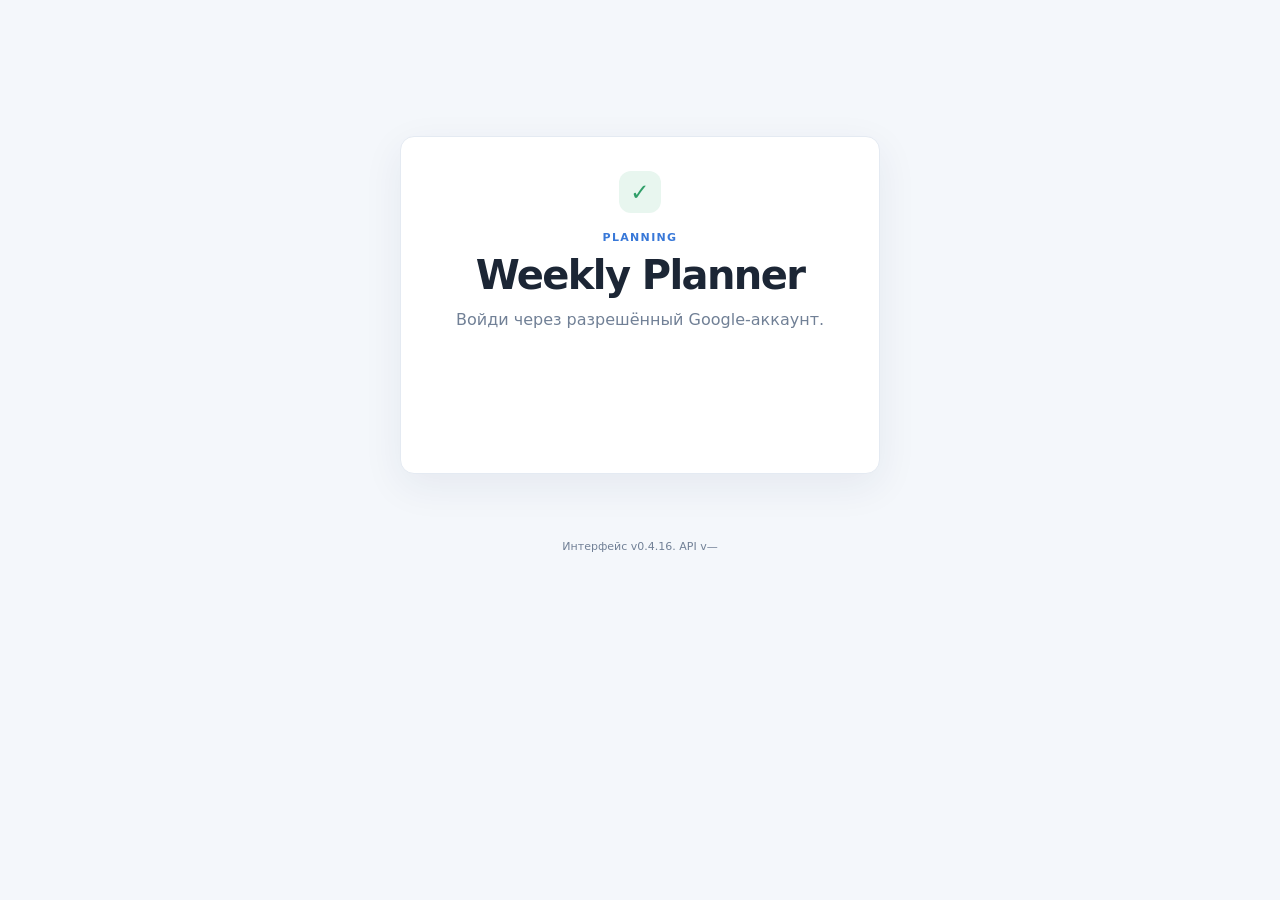
==== index.html @ eb647418 "Add files via upload" ====
<!doctype html>
<html lang="ru">
<head>
  <meta charset="UTF-8">
  <meta name="viewport" content="width=device-width, initial-scale=1">
  <title>Weekly Planner</title>
  <link rel="icon" href="favicon.svg?v=0.4.16" type="image/svg+xml">
  <link rel="stylesheet" href="styles.css?v=0.4.16">
  <script src="config.js?v=0.4.16"></script>
  <script src="version.js?v=0.4.16" defer></script>
  <script src="app.js?v=0.4.16" defer></script>
  <script src="https://accounts.google.com/gsi/client" async defer onload="window.initGoogleSignIn?.()"></script>
</head>
<body>
  <main class="shell gateway-shell">
    <section id="authView" class="auth-card">
      <div class="auth-icon">✓</div>
      <div class="eyebrow">PLANNING</div>
      <h1>Weekly Planner</h1>
      <p>Войди через разрешённый Google-аккаунт.</p>
      <div id="googleButton" class="google-button"></div>
      <div id="authMessage" class="message" role="status"></div>
    </section>

    <section id="routeView" class="auth-card hidden">
      <div class="eyebrow">ДОСТУП РАЗРЕШЁН</div>
      <h2 id="welcomeTitle">Добро пожаловать</h2>
      <p id="welcomeEmail"></p>
      <div class="route-actions">
        <a class="route-card" href="planner.html"><strong>Мой план</strong><span>Формирование плана на следующую неделю</span></a>
        <a id="managerRoute" class="route-card hidden" href="manager.html"><strong>Менеджер</strong><span>Планы и распределение задач команды</span></a>
        <a id="workloadRoute" class="route-card" href="workload.html"><strong>Нагрузка команды</strong><span>JIRA-отчёт с защищённым серверным кешем</span></a>
      </div>
      <button id="logoutBtn" class="button button-ghost" type="button">Выйти</button>
    </section>
  </main>
  <div class="app-version">Интерфейс v0.4.16. API v…</div>
</body>
</html>
---- styles.css ----
:root {
  color-scheme: light;
  --bg: #f4f7fb;
  --surface: #ffffff;
  --text: #1c2635;
  --muted: #718096;
  --line: #e4eaf2;
  --blue: #3878d8;
  --blue-dark: #2862ba;
  --green: #2f9e68;
  --red: #c53d4c;
  font-family: Inter, ui-sans-serif, system-ui, -apple-system, BlinkMacSystemFont, "Segoe UI", sans-serif;
}

* { box-sizing: border-box; }
body { margin: 0; min-width: 320px; background: var(--bg); color: var(--text); }
button, select { font: inherit; }
.shell { width: min(1240px, calc(100% - 40px)); margin: 0 auto; padding: 28px 0 48px; }
.topbar { display: flex; justify-content: space-between; align-items: center; gap: 20px; margin-bottom: 28px; }
.eyebrow { color: var(--blue); font-size: 11px; font-weight: 800; letter-spacing: .12em; }
h1, h2, h3, p { margin-top: 0; }
h1 { margin-bottom: 0; font-size: clamp(28px, 4vw, 40px); letter-spacing: -.04em; }
h2 { margin-bottom: 0; font-size: 26px; letter-spacing: -.03em; }
h3 { margin-bottom: 0; font-size: 17px; }
.user-panel { display: flex; align-items: center; gap: 10px; color: var(--muted); font-size: 13px; }
.role-badge { padding: 5px 9px; border-radius: 999px; background: #eaf2ff; color: var(--blue-dark); font-weight: 700; }
.button { border: 0; border-radius: 8px; padding: 10px 16px; cursor: pointer; }
.button-ghost { background: transparent; color: var(--muted); border: 1px solid var(--line); }
.button-ghost:hover { color: var(--text); background: #fff; }
.auth-card, .view-panel, .data-card { background: var(--surface); border: 1px solid var(--line); border-radius: 14px; }
.auth-card { max-width: 480px; margin: 12vh auto 0; padding: 34px; text-align: center; box-shadow: 0 12px 40px rgba(26, 49, 83, .07); }
.auth-icon { display: grid; place-items: center; width: 42px; height: 42px; margin: 0 auto 18px; border-radius: 12px; background: #e8f6ef; color: var(--green); font-size: 23px; font-weight: 800; }
.auth-card h2 { margin-bottom: 10px; }
.auth-card p { margin-bottom: 24px; color: var(--muted); line-height: 1.55; }
.google-button { min-height: 44px; display: flex; justify-content: center; }
.tabs { display: flex; gap: 6px; margin-bottom: 16px; }
.tab { border: 0; padding: 11px 16px; border-radius: 8px; color: var(--muted); background: transparent; cursor: pointer; font-weight: 700; }
.tab.active { color: var(--blue-dark); background: #eaf2ff; }
.view-panel { padding: 22px; }
.panel-heading { display: flex; justify-content: space-between; align-items: end; gap: 18px; margin-bottom: 20px; }
.control-inline { display: flex; align-items: center; gap: 10px; color: var(--muted); font-size: 13px; font-weight: 700; }
select { min-width: 180px; padding: 10px 12px; border: 1px solid var(--line); border-radius: 8px; background: #fff; color: var(--text); }
.data-card { padding: 18px; }
.data-card-heading { display: flex; justify-content: space-between; align-items: center; gap: 12px; margin-bottom: 14px; }
.muted { color: var(--muted); font-size: 12px; }
.json-view { min-height: 260px; max-height: 620px; margin: 0; padding: 16px; overflow: auto; border-radius: 9px; background: #172033; color: #dce8ff; font: 12px/1.6 ui-monospace, SFMono-Regular, Menlo, Consolas, monospace; white-space: pre-wrap; word-break: break-word; }
.message { min-height: 22px; margin: 8px 0; color: var(--muted); font-size: 13px; }
.message.error { color: var(--red); }
.message.success { color: var(--green); }
.manager-grid { display: grid; grid-template-columns: minmax(230px, 300px) 1fr; gap: 16px; }
.users-list { display: grid; gap: 6px; max-height: 620px; overflow: auto; }
.user-row { width: 100%; padding: 11px 12px; border: 1px solid transparent; border-radius: 8px; background: #f7f9fc; color: var(--text); text-align: left; cursor: pointer; font-size: 13px; }
.user-row:hover { border-color: #bdd2f4; background: #eef5ff; color: var(--blue-dark); }
.hidden { display: none !important; }
.gateway-shell { max-width: 640px; }
.auth-card h1 { margin: 8px 0 10px; }
.route-actions { display: grid; gap: 10px; margin: 22px 0; }
.route-card { display: grid; gap: 4px; padding: 16px; border: 1px solid var(--line); border-radius: 10px; color: var(--text); text-align: left; text-decoration: none; background: #f8fafc; }
.route-card:hover { border-color: #bdd2f4; background: #eef5ff; }
.route-card span { color: var(--muted); font-size: 13px; }
.embedded-page { background: var(--bg); }
.embedded-page #page { width: 100%; }
.app-version { margin: 18px auto 0; color: var(--muted); font-size: 11px; text-align: center; }
.embedded-page .app-version { padding: 0 12px 18px; }
@media (max-width: 700px) {
  .shell { width: min(100% - 24px, 1240px); padding-top: 18px; }
  .topbar, .panel-heading { align-items: flex-start; flex-direction: column; }
  .user-panel { flex-wrap: wrap; }
  .view-panel { padding: 15px; }
  .manager-grid { grid-template-columns: 1fr; }
  select { width: 100%; }
}

.workload-shell { width: 100%; margin: 0; padding: 22px; }
.workload-topbar { display: flex; align-items: flex-start; justify-content: space-between; gap: 18px; margin-bottom: 18px; }
.workload-topbar h1 { margin-top: 4px; font-size: 25px; letter-spacing: 0; }
.workload-title-link { color: inherit; text-decoration: none; }
.workload-title-link:hover, .workload-title-link:focus-visible { color: var(--blue-dark); text-decoration: underline; text-underline-offset: 3px; }
.workload-controls { padding: 18px; border: 1px solid var(--line); border-radius: 14px; background: #fff; }
.workload-form-row { display: flex; align-items: end; justify-content: space-between; gap: 28px; padding: 2px 23px 0; }
.workload-fields { display: grid; grid-template-columns: 180px 180px; gap: 14px; align-items: start; flex: 0 0 auto; }
.workload-fields label { display: grid; gap: 6px; color: #526170; font-size: 12px; font-weight: 700; }
.workload-fields input { width: 100%; padding: 10px 11px; border: 1px solid #cbd3dc; border-radius: 8px; background: #fff; color: var(--text); font: inherit; }
.workload-actions { display: flex; flex-wrap: wrap; align-items: center; justify-content: flex-end; gap: 16px; margin-left: auto; }
.report-button { background: var(--blue); color: #fff; }
.report-button:hover { background: var(--blue-dark); }
.report-button.today { background: #2f9e68; }
.report-button.force { background: #c25a42; }
.report-button:disabled { opacity: .55; cursor: wait; }
.job-status { margin-top: 14px; }
.progress-track { width: 100%; height: 5px; overflow: hidden; border-radius: 99px; background: #edf1f6; }
.progress-bar { width: 0; height: 100%; border-radius: inherit; background: var(--blue); transition: width .25s ease; }
.report-panel { width: 100%; margin-top: 16px; border: 0; border-radius: 0; overflow: visible; background: transparent; }
#reportMount { width: 100%; min-width: 0; }
@media (max-width: 960px) {
  .workload-form-row { align-items: stretch; flex-direction: column; padding: 0; }
  .workload-fields { grid-template-columns: 1fr 1fr; width: 100%; }
  .workload-actions { justify-content: flex-start; margin-left: 0; }
}
@media (max-width: 620px) {
  .workload-shell { width: 100%; padding: 12px; }
  .workload-topbar { align-items: flex-start; flex-direction: column; }
  .workload-fields { grid-template-columns: 1fr; }
  .workload-actions .button { width: 100%; text-align: center; }
}
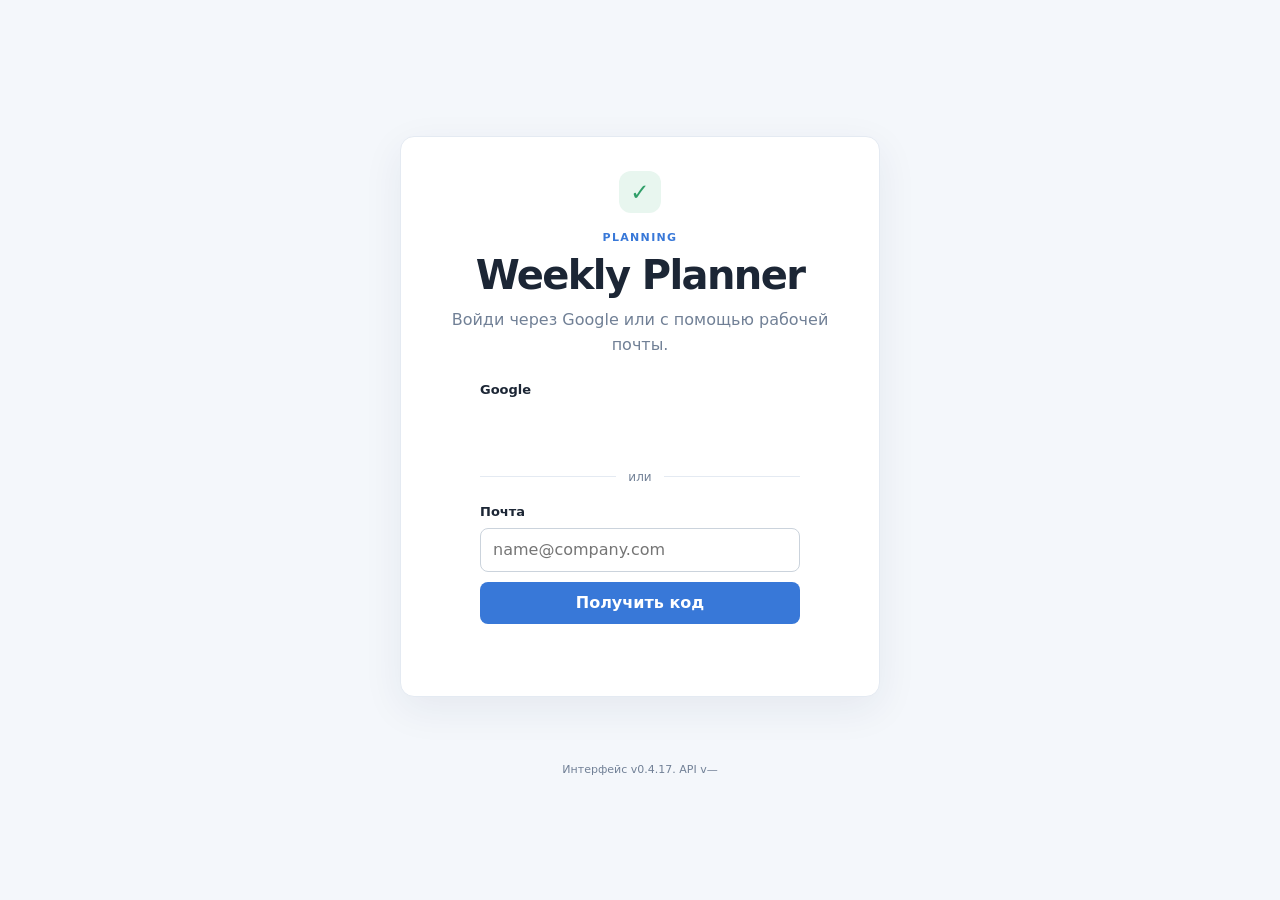
==== commit 014131b4: "Add files via upload" ====
--- a/index.html
+++ b/index.html
@@ -4,11 +4,11 @@
   <meta charset="UTF-8">
   <meta name="viewport" content="width=device-width, initial-scale=1">
   <title>Weekly Planner</title>
-  <link rel="icon" href="favicon.svg?v=0.4.16" type="image/svg+xml">
-  <link rel="stylesheet" href="styles.css?v=0.4.16">
-  <script src="config.js?v=0.4.16"></script>
-  <script src="version.js?v=0.4.16" defer></script>
-  <script src="app.js?v=0.4.16" defer></script>
+  <link rel="icon" href="favicon.svg?v=0.4.17" type="image/svg+xml">
+  <link rel="stylesheet" href="styles.css?v=0.4.17">
+  <script src="config.js?v=0.4.17"></script>
+  <script src="version.js?v=0.4.17" defer></script>
+  <script src="app.js?v=0.4.17" defer></script>
   <script src="https://accounts.google.com/gsi/client" async defer onload="window.initGoogleSignIn?.()"></script>
 </head>
 <body>
@@ -17,8 +17,29 @@
       <div class="auth-icon">✓</div>
       <div class="eyebrow">PLANNING</div>
       <h1>Weekly Planner</h1>
-      <p>Войди через разрешённый Google-аккаунт.</p>
-      <div id="googleButton" class="google-button"></div>
+      <p>Войди через Google или с помощью рабочей почты.</p>
+
+      <div class="login-option">
+        <div class="login-option-title">Google</div>
+        <div id="googleButton" class="google-button"></div>
+      </div>
+
+      <div class="auth-divider"><span>или</span></div>
+
+      <div class="login-option email-login">
+        <div class="login-option-title">Почта</div>
+        <div id="emailRequestStep" class="email-auth-step">
+          <input id="emailInput" class="auth-input" type="email" autocomplete="email" placeholder="name@company.com" aria-label="Email">
+          <button id="emailSendBtn" class="button auth-primary-button" type="button">Получить код</button>
+        </div>
+        <div id="emailVerifyStep" class="email-auth-step hidden">
+          <div class="email-code-hint">Код отправлен на <strong id="emailCodeTarget"></strong></div>
+          <input id="emailCodeInput" class="auth-input auth-code-input" type="text" inputmode="numeric" autocomplete="one-time-code" maxlength="6" placeholder="000000" aria-label="Код из письма">
+          <button id="emailVerifyBtn" class="button auth-primary-button" type="button">Войти</button>
+          <button id="emailChangeBtn" class="auth-link-button" type="button">Изменить email</button>
+        </div>
+      </div>
+
       <div id="authMessage" class="message" role="status"></div>
     </section>
 
@@ -34,6 +55,6 @@
       <button id="logoutBtn" class="button button-ghost" type="button">Выйти</button>
     </section>
   </main>
-  <div class="app-version">Интерфейс v0.4.16. API v…</div>
+  <div class="app-version">Интерфейс v0.4.17. API v…</div>
 </body>
 </html>
--- a/styles.css
+++ b/styles.css
@@ -103,3 +103,19 @@
   .workload-fields { grid-template-columns: 1fr; }
   .workload-actions .button { width: 100%; text-align: center; }
 }
+
+/* Auth methods */
+.login-option { width: min(100%, 320px); margin: 0 auto; }
+.login-option-title { margin-bottom: 9px; color: var(--text); font-size: 13px; font-weight: 750; text-align: left; }
+.auth-divider { display: flex; align-items: center; gap: 12px; width: min(100%, 320px); margin: 20px auto; color: var(--muted); font-size: 12px; }
+.auth-divider::before, .auth-divider::after { content: ""; flex: 1; height: 1px; background: var(--line); }
+.email-auth-step { display: grid; gap: 10px; }
+.auth-input { width: 100%; height: 44px; padding: 0 12px; border: 1px solid #cbd3dc; border-radius: 8px; outline: none; background: #fff; color: var(--text); font: inherit; }
+.auth-input:focus { border-color: #8bb2ed; box-shadow: 0 0 0 3px rgba(56, 120, 216, .12); }
+.auth-primary-button { width: 100%; min-height: 42px; background: var(--blue); color: #fff; font-weight: 700; }
+.auth-primary-button:hover { background: var(--blue-dark); }
+.auth-primary-button:disabled { opacity: .55; cursor: wait; }
+.auth-code-input { text-align: center; font-size: 22px; font-weight: 750; letter-spacing: .22em; padding-left: calc(12px + .22em); }
+.email-code-hint { color: var(--muted); font-size: 12px; line-height: 1.45; text-align: left; word-break: break-word; }
+.auth-link-button { border: 0; padding: 2px 0; background: transparent; color: var(--blue-dark); cursor: pointer; font: inherit; font-size: 12px; }
+.auth-link-button:hover { text-decoration: underline; }
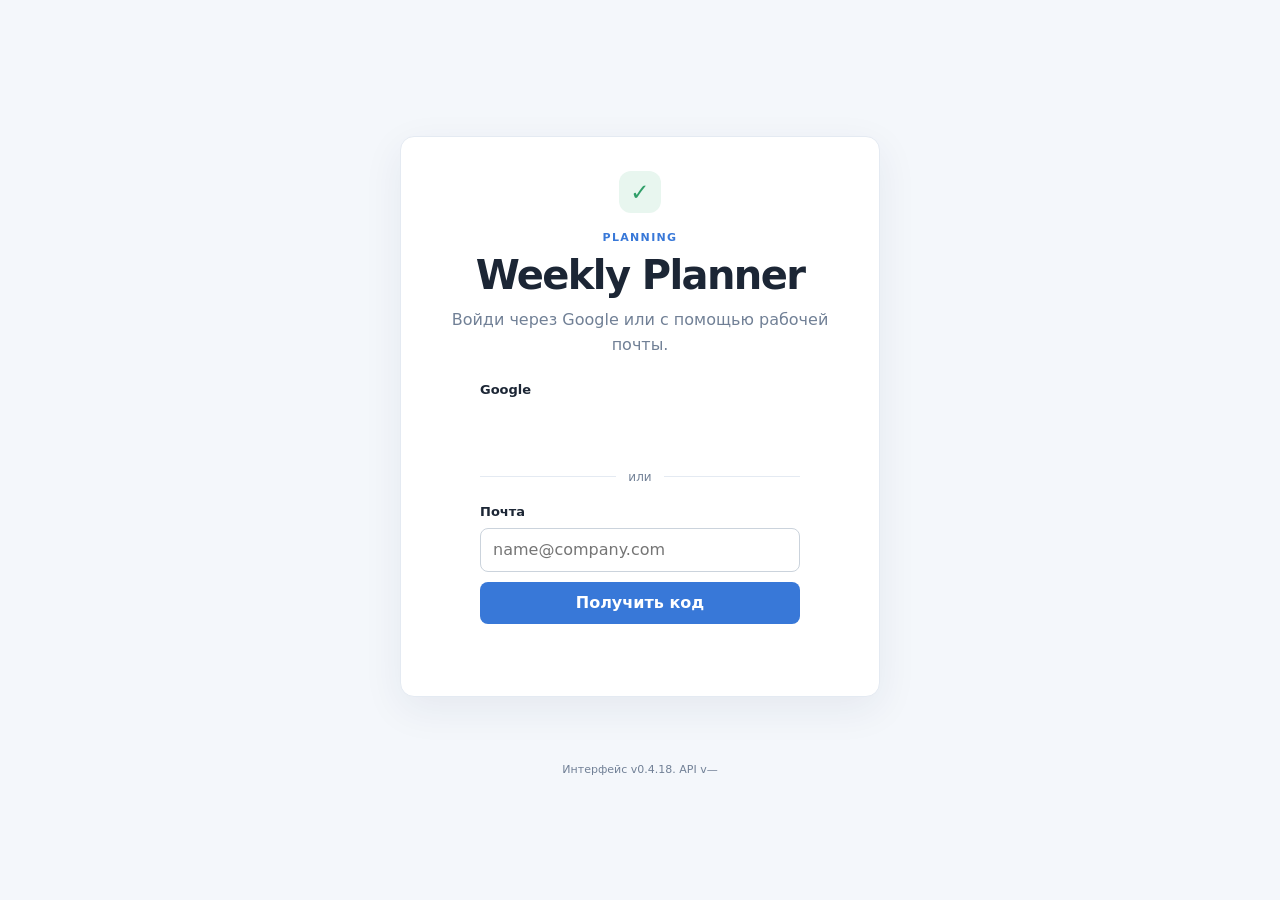
==== commit 46fdf7f2: "Add files via upload" ====
--- a/index.html
+++ b/index.html
@@ -4,11 +4,11 @@
   <meta charset="UTF-8">
   <meta name="viewport" content="width=device-width, initial-scale=1">
   <title>Weekly Planner</title>
-  <link rel="icon" href="favicon.svg?v=0.4.17" type="image/svg+xml">
-  <link rel="stylesheet" href="styles.css?v=0.4.17">
-  <script src="config.js?v=0.4.17"></script>
-  <script src="version.js?v=0.4.17" defer></script>
-  <script src="app.js?v=0.4.17" defer></script>
+  <link rel="icon" href="favicon.svg?v=0.4.18" type="image/svg+xml">
+  <link rel="stylesheet" href="styles.css?v=0.4.18">
+  <script src="config.js?v=0.4.18"></script>
+  <script src="version.js?v=0.4.18" defer></script>
+  <script src="app.js?v=0.4.18" defer></script>
   <script src="https://accounts.google.com/gsi/client" async defer onload="window.initGoogleSignIn?.()"></script>
 </head>
 <body>
@@ -55,6 +55,6 @@
       <button id="logoutBtn" class="button button-ghost" type="button">Выйти</button>
     </section>
   </main>
-  <div class="app-version">Интерфейс v0.4.17. API v…</div>
+  <div class="app-version">Интерфейс v0.4.18. API v…</div>
 </body>
 </html>
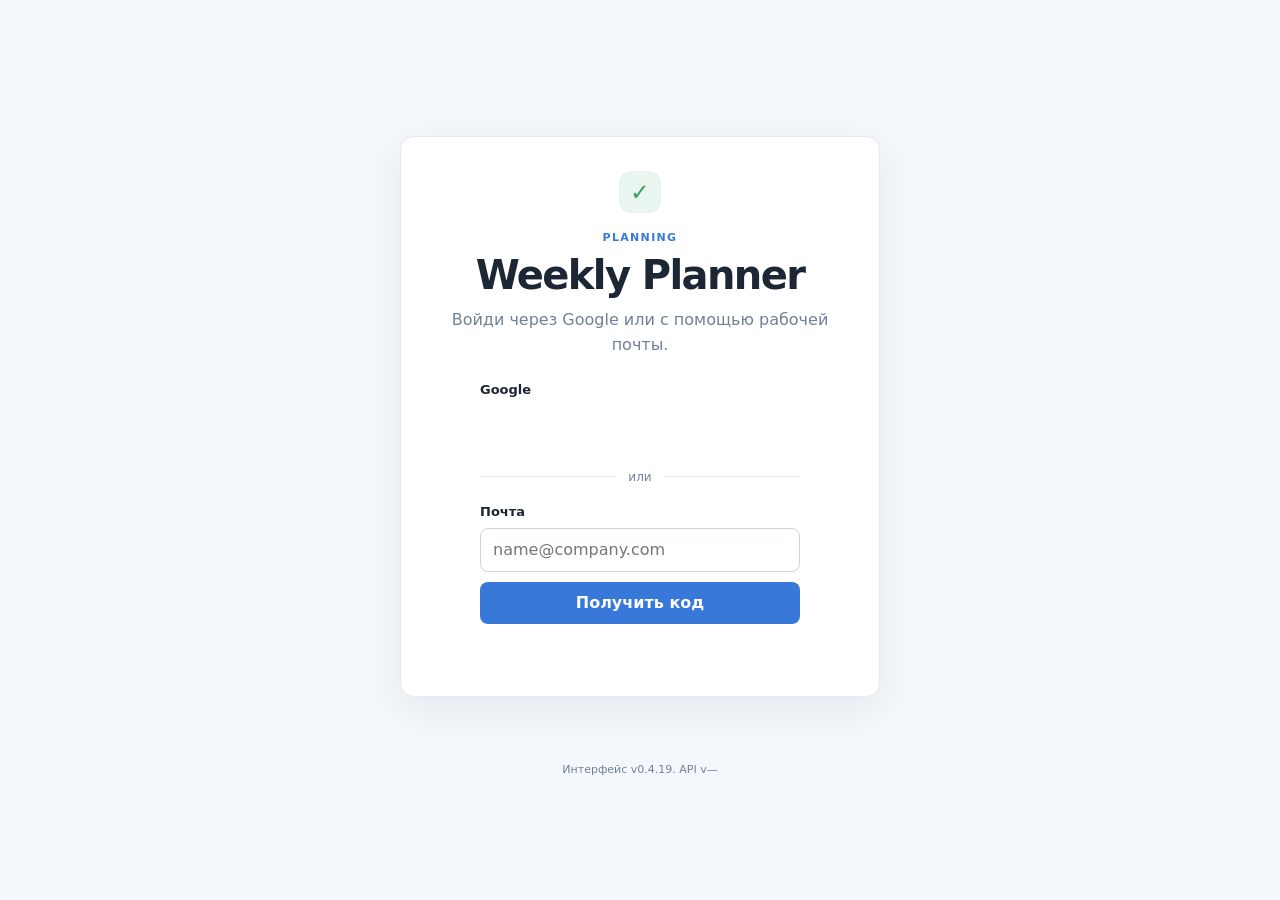
==== commit c77e6ea1: "Add files via upload" ====
--- a/index.html
+++ b/index.html
@@ -4,11 +4,11 @@
   <meta charset="UTF-8">
   <meta name="viewport" content="width=device-width, initial-scale=1">
   <title>Weekly Planner</title>
-  <link rel="icon" href="favicon.svg?v=0.4.18" type="image/svg+xml">
-  <link rel="stylesheet" href="styles.css?v=0.4.18">
-  <script src="config.js?v=0.4.18"></script>
-  <script src="version.js?v=0.4.18" defer></script>
-  <script src="app.js?v=0.4.18" defer></script>
+  <link rel="icon" href="favicon.svg?v=0.4.19" type="image/svg+xml">
+  <link rel="stylesheet" href="styles.css?v=0.4.19">
+  <script src="config.js?v=0.4.19"></script>
+  <script src="version.js?v=0.4.19" defer></script>
+  <script src="app.js?v=0.4.19" defer></script>
   <script src="https://accounts.google.com/gsi/client" async defer onload="window.initGoogleSignIn?.()"></script>
 </head>
 <body>
@@ -55,6 +55,6 @@
       <button id="logoutBtn" class="button button-ghost" type="button">Выйти</button>
     </section>
   </main>
-  <div class="app-version">Интерфейс v0.4.18. API v…</div>
+  <div class="app-version">Интерфейс v0.4.19. API v…</div>
 </body>
 </html>
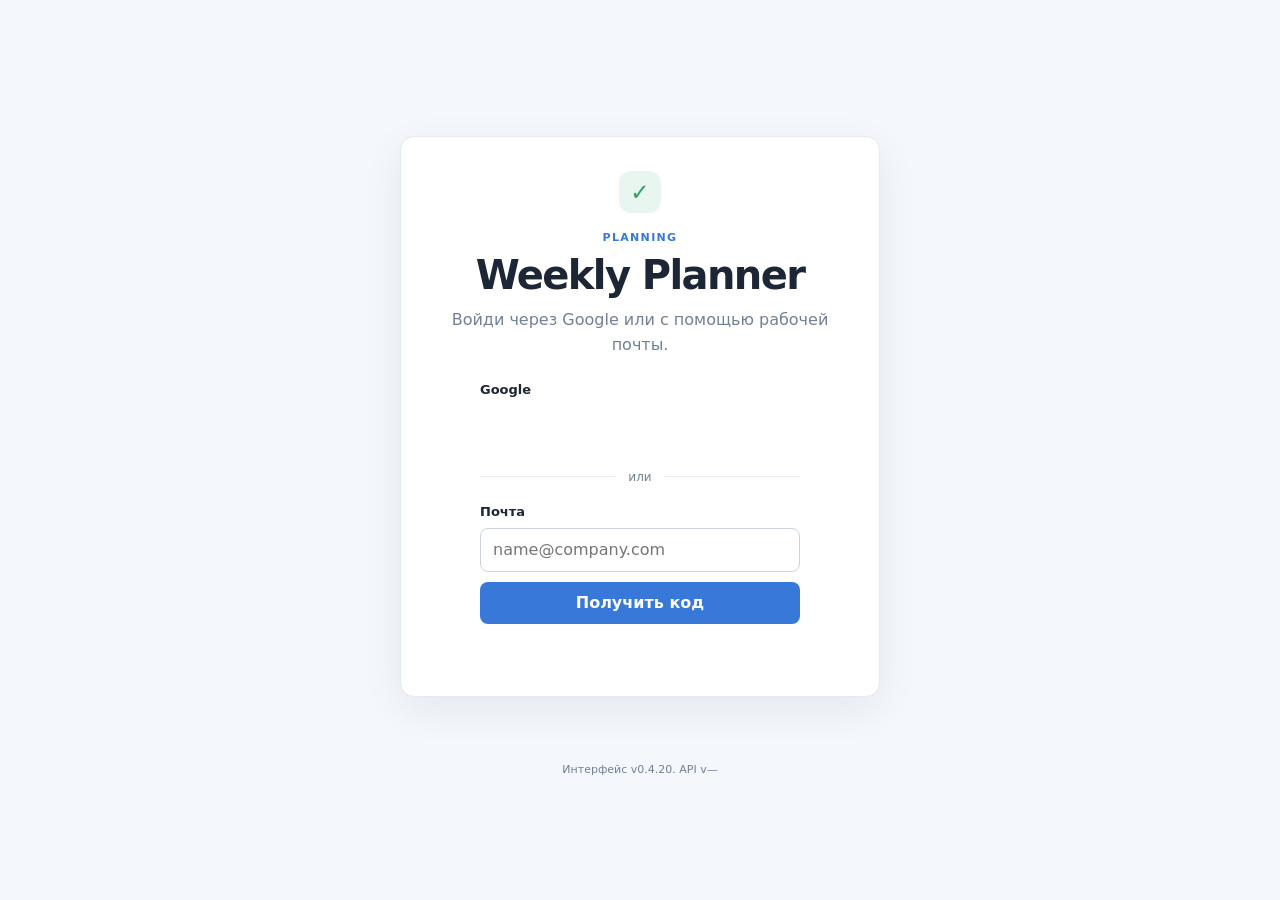
==== commit 1496e13a: "Add files via upload" ====
--- a/index.html
+++ b/index.html
@@ -4,11 +4,11 @@
   <meta charset="UTF-8">
   <meta name="viewport" content="width=device-width, initial-scale=1">
   <title>Weekly Planner</title>
-  <link rel="icon" href="favicon.svg?v=0.4.19" type="image/svg+xml">
-  <link rel="stylesheet" href="styles.css?v=0.4.19">
-  <script src="config.js?v=0.4.19"></script>
-  <script src="version.js?v=0.4.19" defer></script>
-  <script src="app.js?v=0.4.19" defer></script>
+  <link rel="icon" href="favicon.svg?v=0.4.20" type="image/svg+xml">
+  <link rel="stylesheet" href="styles.css?v=0.4.20">
+  <script src="config.js?v=0.4.20"></script>
+  <script src="version.js?v=0.4.20" defer></script>
+  <script src="app.js?v=0.4.20" defer></script>
   <script src="https://accounts.google.com/gsi/client" async defer onload="window.initGoogleSignIn?.()"></script>
 </head>
 <body>
@@ -55,6 +55,6 @@
       <button id="logoutBtn" class="button button-ghost" type="button">Выйти</button>
     </section>
   </main>
-  <div class="app-version">Интерфейс v0.4.19. API v…</div>
+  <div class="app-version">Интерфейс v0.4.20. API v…</div>
 </body>
 </html>
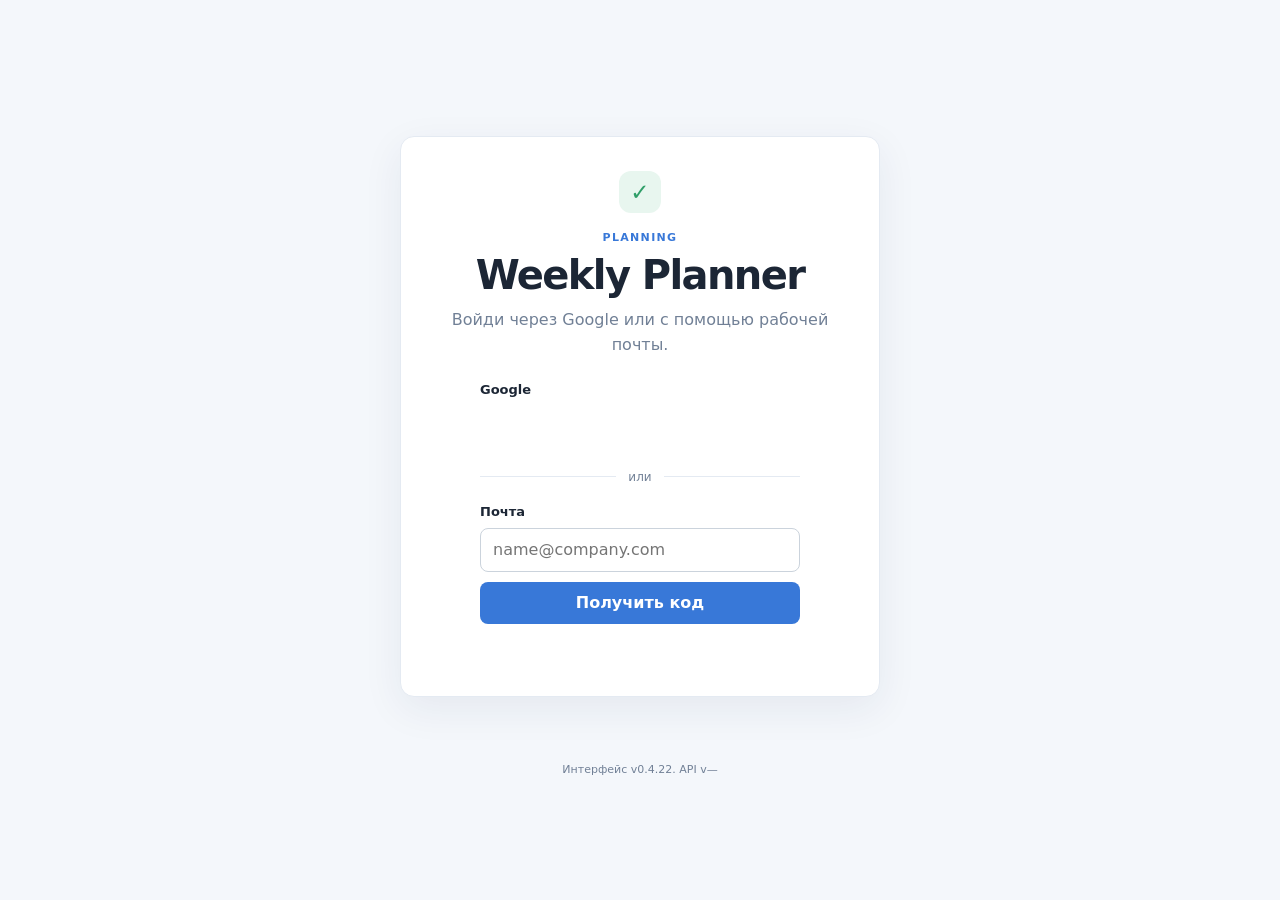
==== commit 83a39d13: "Add files via upload" ====
--- a/index.html
+++ b/index.html
@@ -4,11 +4,11 @@
   <meta charset="UTF-8">
   <meta name="viewport" content="width=device-width, initial-scale=1">
   <title>Weekly Planner</title>
-  <link rel="icon" href="favicon.svg?v=0.4.20" type="image/svg+xml">
-  <link rel="stylesheet" href="styles.css?v=0.4.20">
-  <script src="config.js?v=0.4.20"></script>
-  <script src="version.js?v=0.4.20" defer></script>
-  <script src="app.js?v=0.4.20" defer></script>
+  <link rel="icon" href="favicon.svg?v=0.4.22" type="image/svg+xml">
+  <link rel="stylesheet" href="styles.css?v=0.4.22">
+  <script src="config.js?v=0.4.22"></script>
+  <script src="version.js?v=0.4.22" defer></script>
+  <script src="app.js?v=0.4.22" defer></script>
   <script src="https://accounts.google.com/gsi/client" async defer onload="window.initGoogleSignIn?.()"></script>
 </head>
 <body>
@@ -55,6 +55,6 @@
       <button id="logoutBtn" class="button button-ghost" type="button">Выйти</button>
     </section>
   </main>
-  <div class="app-version">Интерфейс v0.4.20. API v…</div>
+  <div class="app-version">Интерфейс v0.4.22. API v…</div>
 </body>
 </html>
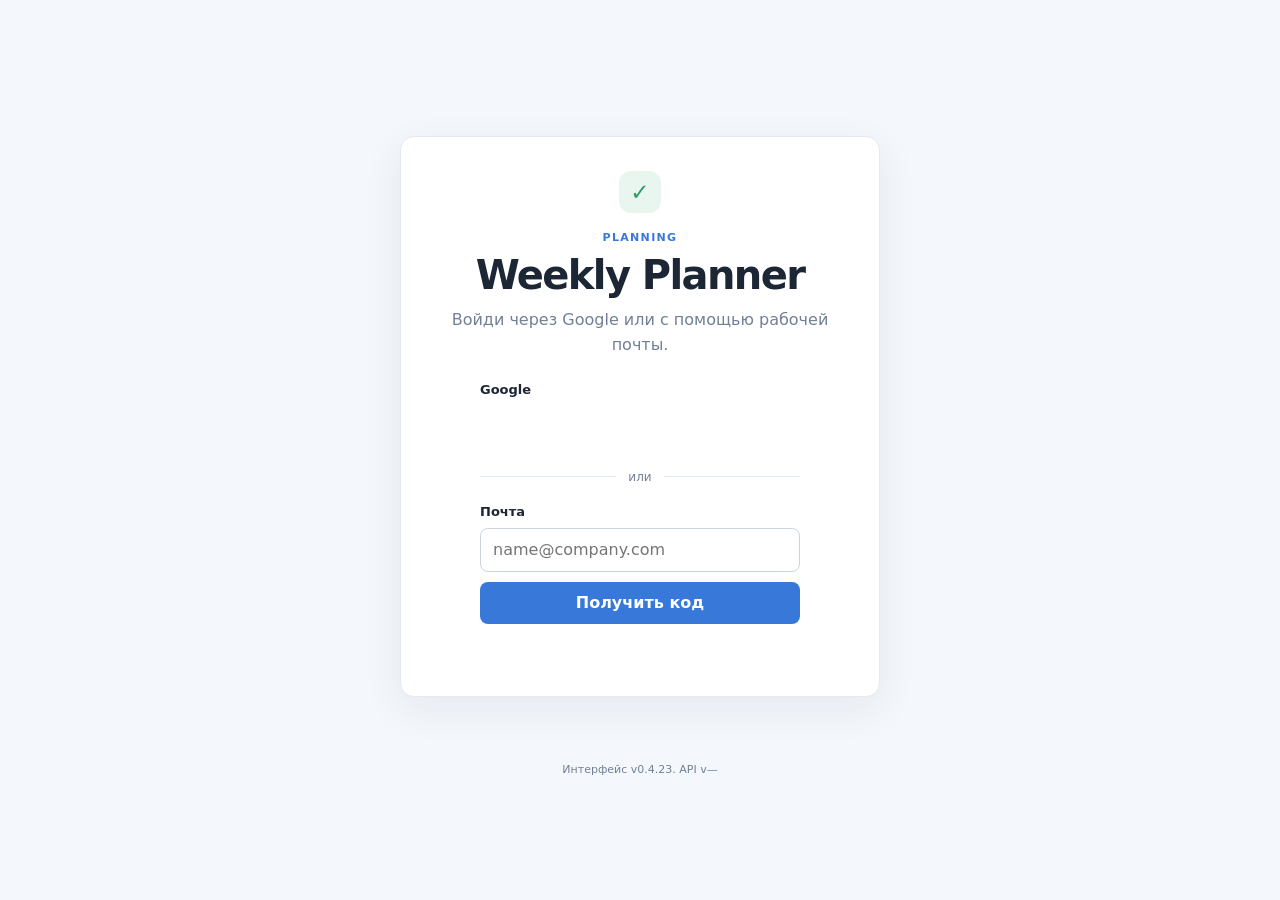
==== commit 5aabc384: "Add files via upload" ====
--- a/index.html
+++ b/index.html
@@ -4,11 +4,11 @@
   <meta charset="UTF-8">
   <meta name="viewport" content="width=device-width, initial-scale=1">
   <title>Weekly Planner</title>
-  <link rel="icon" href="favicon.svg?v=0.4.22" type="image/svg+xml">
-  <link rel="stylesheet" href="styles.css?v=0.4.22">
-  <script src="config.js?v=0.4.22"></script>
-  <script src="version.js?v=0.4.22" defer></script>
-  <script src="app.js?v=0.4.22" defer></script>
+  <link rel="icon" href="favicon.svg?v=0.4.23" type="image/svg+xml">
+  <link rel="stylesheet" href="styles.css?v=0.4.23">
+  <script src="config.js?v=0.4.23"></script>
+  <script src="version.js?v=0.4.23" defer></script>
+  <script src="app.js?v=0.4.23" defer></script>
   <script src="https://accounts.google.com/gsi/client" async defer onload="window.initGoogleSignIn?.()"></script>
 </head>
 <body>
@@ -55,6 +55,6 @@
       <button id="logoutBtn" class="button button-ghost" type="button">Выйти</button>
     </section>
   </main>
-  <div class="app-version">Интерфейс v0.4.22. API v…</div>
+  <div class="app-version">Интерфейс v0.4.23. API v…</div>
 </body>
 </html>
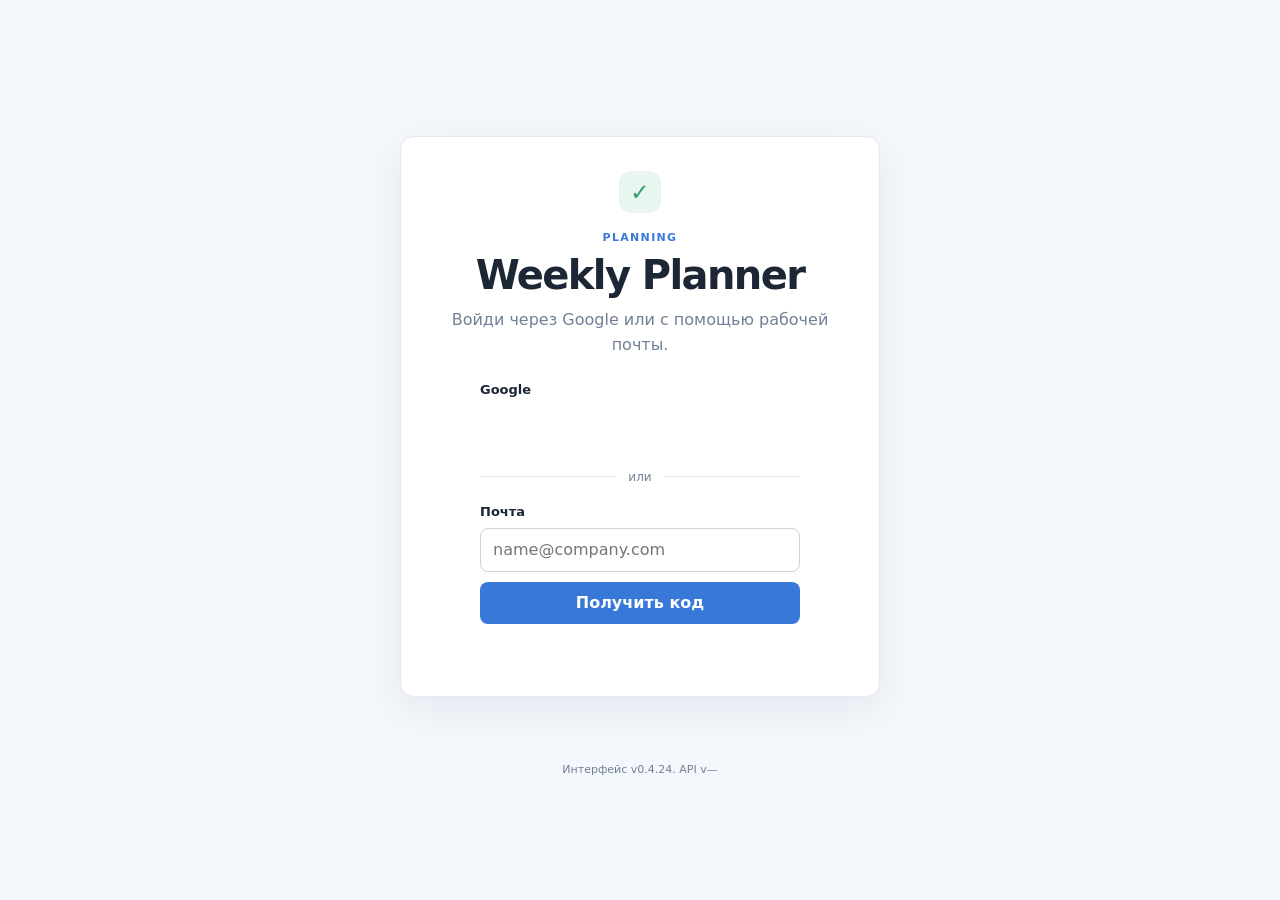
==== commit 5f2fe886: "Add files via upload" ====
--- a/index.html
+++ b/index.html
@@ -7,8 +7,8 @@
   <link rel="icon" href="favicon.svg?v=0.4.23" type="image/svg+xml">
   <link rel="stylesheet" href="styles.css?v=0.4.23">
   <script src="config.js?v=0.4.23"></script>
-  <script src="version.js?v=0.4.23" defer></script>
-  <script src="app.js?v=0.4.23" defer></script>
+  <script src="version.js?v=0.4.24" defer></script>
+  <script src="app.js?v=0.4.24" defer></script>
   <script src="https://accounts.google.com/gsi/client" async defer onload="window.initGoogleSignIn?.()"></script>
 </head>
 <body>
